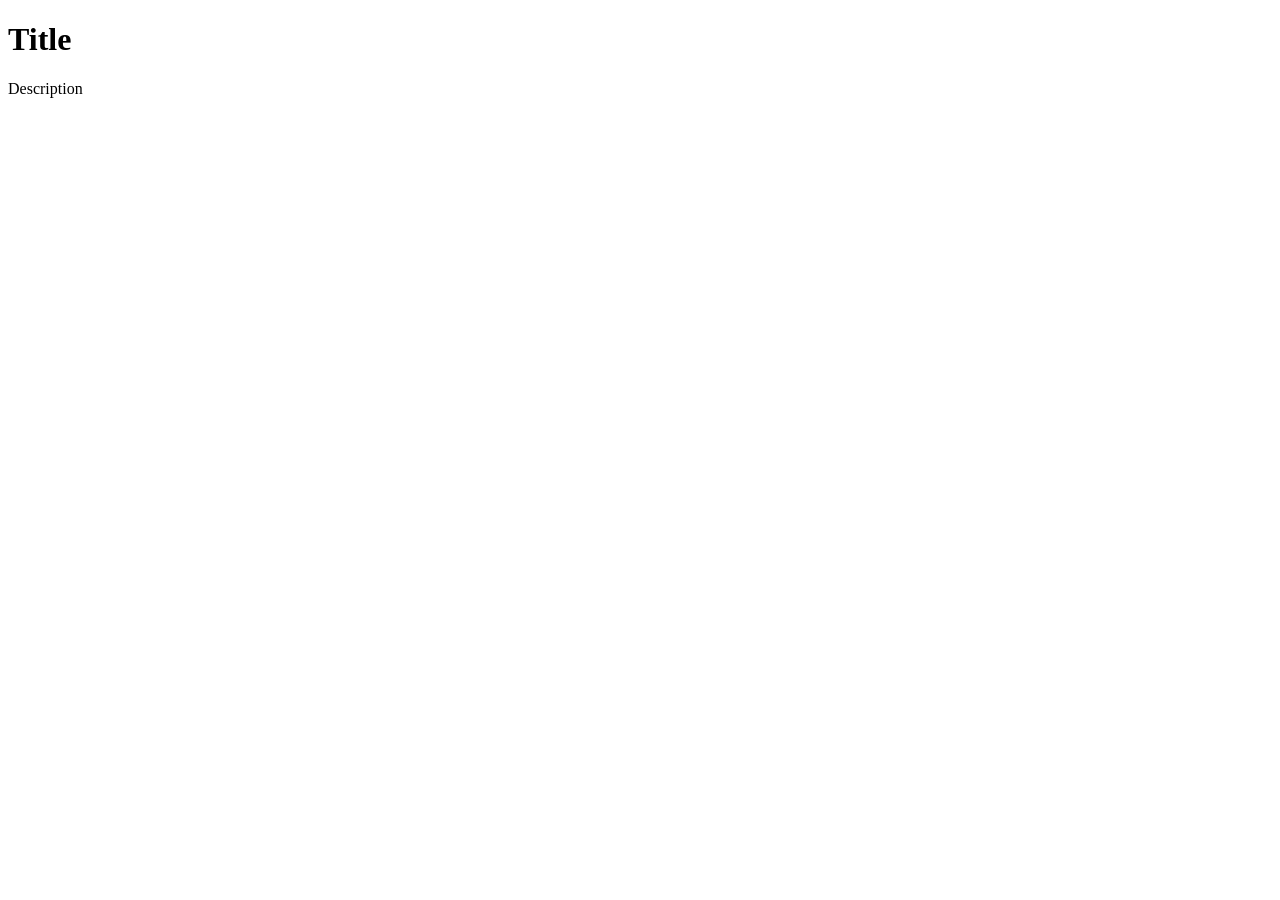
==== index.html @ d6299dc6 "Add files via upload" ====
<!DOCTYPE html>
<html lang="en">
<head>
    <meta charset="UTF-8">
    <meta name="viewport" content="width=device-width, initial-scale=1.0">
    <title>Lab 8</title>
    <link rel="stylesheet" href="css/styles.css">
</head>
<body>
    <div class="container">
        <h1>Title</h1>
        <p>Description</p>

        <!-- Chart on the left, details panel on the right -->
        <div class="layout">
            <div id="donor-chart"></div>

            <aside id="donor-details" hidden>
                <button type="button" id="close-details" aria-label="Close details">&times;</button>
                <div id="donor-details-content"></div>
            </aside>
        </div>
    </div>

    <script src="https://d3js.org/d3.v7.min.js"></script>
    <script src="js/script.js"></script>
</body>
</html>
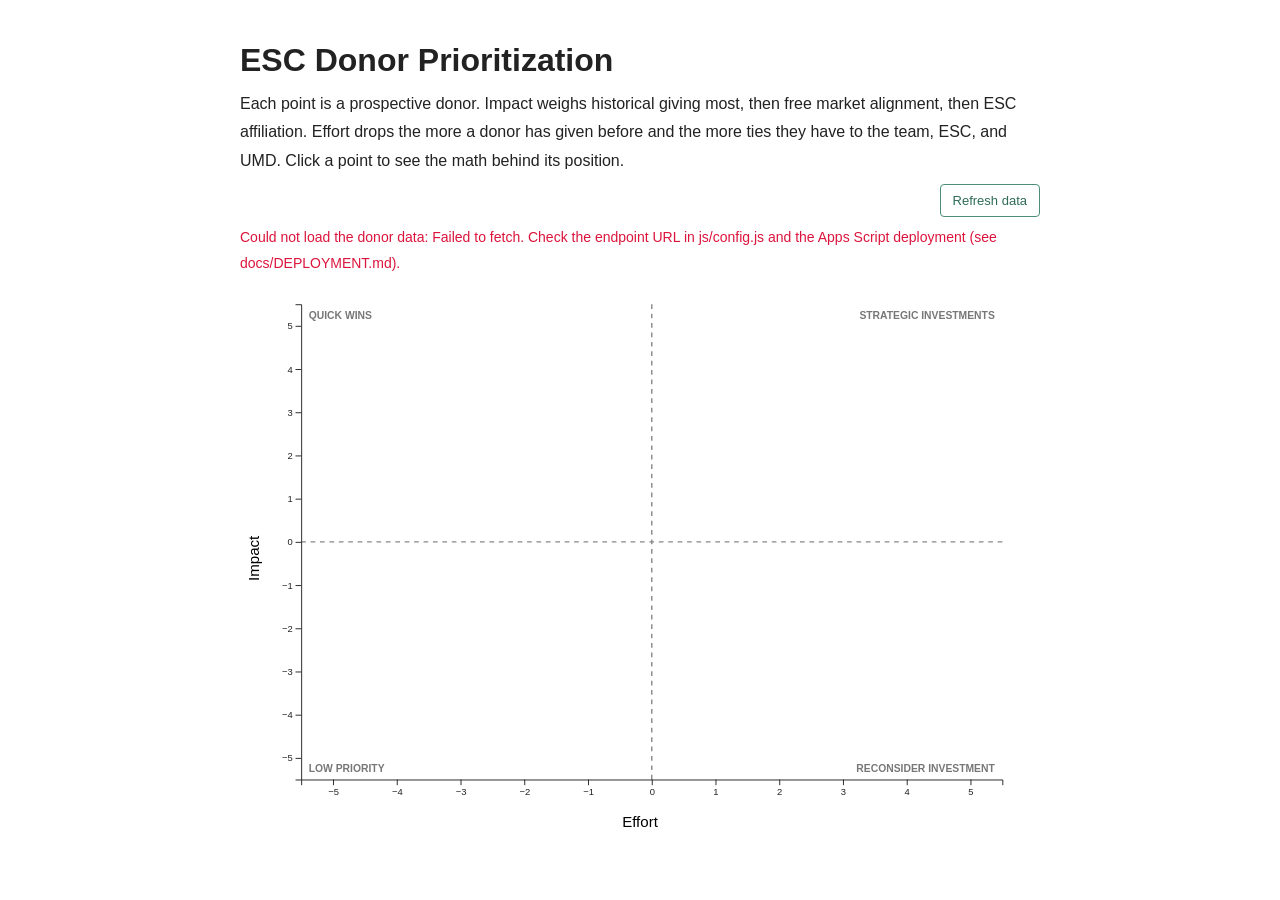
==== commit e9cc6b4a: "Load chart data live from Google Sheets via Apps Script endpoint" ====
--- a/index.html
+++ b/index.html
@@ -3,13 +3,21 @@
 <head>
     <meta charset="UTF-8">
     <meta name="viewport" content="width=device-width, initial-scale=1.0">
-    <title>Lab 8</title>
+    <title>ESC Donor Prioritization</title>
     <link rel="stylesheet" href="css/styles.css">
 </head>
 <body>
     <div class="container">
-        <h1>Title</h1>
-        <p>Description</p>
+        <h1>ESC Donor Prioritization</h1>
+        <p>Each point is a prospective donor. Impact weighs historical giving most, then free market alignment, then ESC affiliation. Effort drops the more a donor has given before and the more ties they have to the team, ESC, and UMD. Click a point to see the math behind its position.</p>
+
+        <!-- Where the data came from, plus a button to pull the latest from the spreadsheet -->
+        <div class="data-bar">
+            <span id="data-status">Loading donor data...</span>
+            <button type="button" id="refresh-data">Refresh data</button>
+        </div>
+        <p id="data-error" class="data-error" hidden></p>
+        <details id="data-warnings" hidden><summary></summary><ul></ul></details>
 
         <!-- Chart on the left, details panel on the right -->
         <div class="layout">
@@ -22,7 +30,8 @@
         </div>
     </div>
 
-    <script src="https://d3js.org/d3.v7.min.js"></script>
+    <script src="js/vendor/d3.v7.min.js"></script>
+    <script src="js/config.js"></script>
     <script src="js/script.js"></script>
 </body>
 </html>
--- a/css/styles.css
+++ b/css/styles.css
@@ -0,0 +1,194 @@
+/* Reset default styles */
+* {
+    font-family: Arial, sans-serif;
+    max-width: 800px;
+    margin: 0px auto;
+    line-height: 1.8;
+}
+
+body {
+    background: #fff;
+    color: #222;
+}
+
+/* Container styling for layout */
+.container {
+    max-width: 800px;
+    margin: 2rem auto;
+    font-family: Arial, sans-serif;
+}
+
+#vis svg {
+    margin: 2rem 0;
+    background: #fff;
+    border: 1px solid #ccc; /*otherwise you can't see this part*/
+}
+
+.x-axis path,
+.y-axis path,
+.x-axis line,
+.y-axis line {
+    stroke: #333;
+    shape-rendering: crispEdges;
+}
+
+.x-axis text,
+.y-axis text {
+    font-size: 12px;
+    font-family: Arial, sans-serif;
+}
+
+.axis-label {
+    font-size: 14px;
+    font-weight: bold;
+}
+
+#tooltip {
+    position: absolute; /* So we can move it with the cursor */
+    padding: 10px;
+    background: white;
+    border: 1px solid #ddd;
+    border-radius: 4px;
+    pointer-events: none; /* Prevent tooltip from interfering with mouse events */
+    font-size: 12px;
+}
+
+#controls {
+    margin-bottom: 1rem;
+}
+
+#controls select {
+    margin-right: 1rem;
+}
+
+#legend span {
+    margin-right: 12px;
+    font-size: 13px;
+}
+
+
+/* Chart on the left, details panel on the right */
+.layout {
+    display: flex;
+    gap: 1rem;
+    align-items: flex-start;
+}
+
+#donor-chart {
+    flex: 1 1 auto;
+    min-width: 0;
+}
+
+#donor-details {
+    flex: 0 0 300px;
+    position: relative;
+    padding: 0.75rem 1rem;
+    border: 1px solid #ccc;
+    border-radius: 6px;
+    font-size: 14px;
+}
+
+#donor-details[hidden] {
+    display: none;
+}
+
+#donor-details h2 {
+    font-size: 18px;
+    margin: 0 1.5rem 0.5rem 0;
+}
+
+#donor-details h3 {
+    font-size: 14px;
+    margin: 0.75rem 0 0.25rem;
+}
+
+#donor-details ul {
+    padding-left: 1.1rem;
+}
+
+#close-details {
+    position: absolute;
+    top: 4px;
+    right: 8px;
+    border: none;
+    background: none;
+    font-size: 20px;
+    cursor: pointer;
+}
+
+.breakdown {
+    width: 100%;
+    border-collapse: collapse;
+    font-size: 12px;
+    line-height: 1.4;
+}
+
+.breakdown th,
+.breakdown td {
+    padding: 2px 4px;
+    border-bottom: 1px solid #eee;
+    text-align: right;
+}
+
+.breakdown th:first-child,
+.breakdown td:first-child {
+    text-align: left;
+}
+
+.breakdown .total td {
+    font-weight: bold;
+    border-top: 1px solid #999;
+}
+
+#donor-details .note {
+    font-size: 12px;
+    color: #666;
+    line-height: 1.4;
+    margin: 0.25rem 0;
+}
+
+/* Data status bar above the chart */
+.data-bar {
+    display: flex;
+    justify-content: space-between;
+    align-items: center;
+    gap: 1rem;
+    font-size: 13px;
+    color: #555;
+    margin: 0.5rem 0;
+}
+
+.data-bar > span {
+    margin: 0;
+}
+
+#refresh-data {
+    margin: 0;
+    padding: 4px 12px;
+    font-size: 13px;
+    border: 1px solid #4B8F78;
+    border-radius: 4px;
+    background: #fff;
+    color: #2f6b57;
+    cursor: pointer;
+}
+
+#refresh-data:disabled {
+    opacity: 0.5;
+    cursor: wait;
+}
+
+.data-error {
+    color: crimson;
+    font-size: 14px;
+}
+
+#data-warnings {
+    font-size: 13px;
+    color: #8a5a00;
+    margin: 0 0 0.5rem 0;
+}
+
+#data-warnings summary {
+    cursor: pointer;
+}
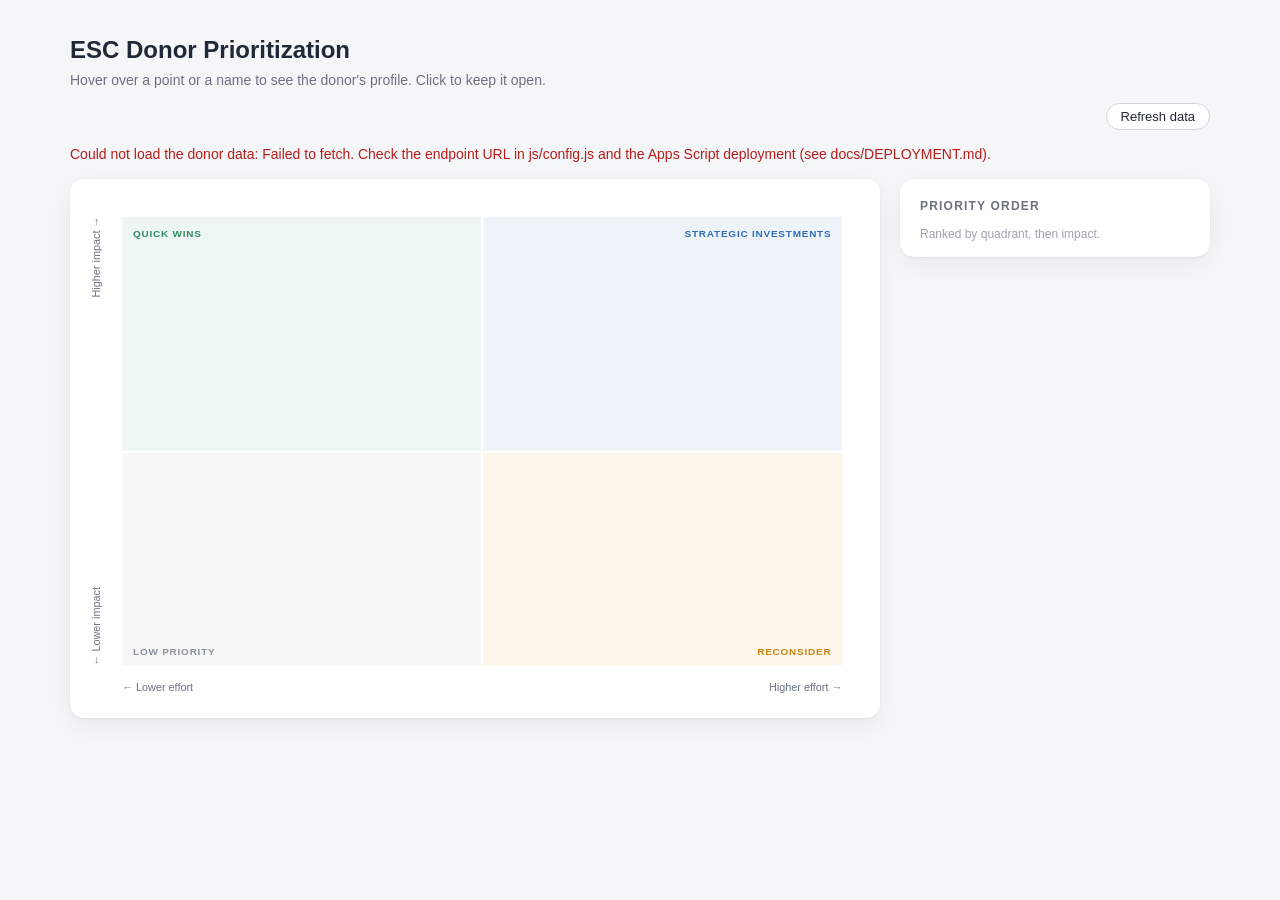
==== commit f1ff1a3e: "Redesign chart: color-coded quadrants, priority list, hover profile" ====
--- a/index.html
+++ b/index.html
@@ -7,9 +7,15 @@
     <link rel="stylesheet" href="css/styles.css">
 </head>
 <body>
-    <div class="container">
-        <h1>ESC Donor Prioritization</h1>
-        <p>Each point is a prospective donor. Impact weighs historical giving most, then free market alignment, then ESC affiliation. Effort drops the more a donor has given before and the more ties they have to the team, ESC, and UMD. Click a point to see the math behind its position.</p>
+    <div class="wrap">
+        <!-- Title on the left, quadrant counts on the right -->
+        <header class="page-head">
+            <div>
+                <h1>ESC Donor Prioritization</h1>
+                <p class="sub">Hover over a point or a name to see the donor's profile. Click to keep it open.</p>
+            </div>
+            <div id="quadrant-counts" class="counts"></div>
+        </header>
 
         <!-- Where the data came from, plus a button to pull the latest from the spreadsheet -->
         <div class="data-bar">
@@ -19,15 +25,20 @@
         <p id="data-error" class="data-error" hidden></p>
         <details id="data-warnings" hidden><summary></summary><ul></ul></details>
 
-        <!-- Chart on the left, details panel on the right -->
-        <div class="layout">
-            <div id="donor-chart"></div>
+        <!-- Chart card on the left, Priority Order card on the right -->
+        <main class="layout">
+            <section class="card chart-card">
+                <div id="donor-chart"></div>
+                <!-- Donor profile, shown beside a point on hover -->
+                <div id="donor-profile" class="profile" hidden></div>
+            </section>
 
-            <aside id="donor-details" hidden>
-                <button type="button" id="close-details" aria-label="Close details">&times;</button>
-                <div id="donor-details-content"></div>
+            <aside class="card priority-card">
+                <h3>Priority order</h3>
+                <ol id="priority-list"></ol>
+                <p class="note">Ranked by quadrant, then impact.</p>
             </aside>
-        </div>
+        </main>
     </div>
 
     <script src="js/vendor/d3.v7.min.js"></script>
--- a/css/styles.css
+++ b/css/styles.css
@@ -1,194 +1,349 @@
-/* Reset default styles */
+/* ---------- Base ---------- */
 * {
-    font-family: Arial, sans-serif;
-    max-width: 800px;
-    margin: 0px auto;
-    line-height: 1.8;
+    box-sizing: border-box;
 }
 
 body {
+    margin: 0;
+    background: #f4f6f8;
+    color: #1f2937;
+    font-family: -apple-system, "Segoe UI", Roboto, Helvetica, Arial, sans-serif;
+    line-height: 1.5;
+}
+
+.wrap {
+    max-width: 1220px;
+    margin: 0 auto;
+    padding: 32px 40px;
+}
+
+/* ---------- Header: title + quadrant count chips ---------- */
+.page-head {
+    display: flex;
+    justify-content: space-between;
+    align-items: flex-end;
+    gap: 16px;
+    flex-wrap: wrap;
+    margin-bottom: 12px;
+}
+
+.page-head h1 {
+    font-size: 24px;
+    margin: 0 0 2px;
+}
+
+.page-head .sub {
+    color: #6b7280;
+    margin: 0;
+    font-size: 14px;
+}
+
+.counts {
+    display: flex;
+    gap: 8px;
+    flex-wrap: wrap;
+}
+
+.chip {
+    display: flex;
+    align-items: center;
+    gap: 6px;
     background: #fff;
-    color: #222;
-}
-
-/* Container styling for layout */
-.container {
-    max-width: 800px;
-    margin: 2rem auto;
-    font-family: Arial, sans-serif;
-}
-
-#vis svg {
-    margin: 2rem 0;
+    border-radius: 999px;
+    padding: 6px 12px;
+    font-size: 13px;
+    box-shadow: 0 1px 2px rgba(0, 0, 0, 0.06);
+}
+
+.chip .dot {
+    width: 9px;
+    height: 9px;
+    border-radius: 50%;
+    background: var(--c);
+}
+
+/* ---------- Data status bar ---------- */
+.data-bar {
+    display: flex;
+    justify-content: space-between;
+    align-items: center;
+    gap: 16px;
+    font-size: 13px;
+    color: #6b7280;
+    margin: 8px 0;
+}
+
+#refresh-data {
+    padding: 5px 14px;
+    font-size: 13px;
+    border: 1px solid #d1d5db;
+    border-radius: 999px;
     background: #fff;
-    border: 1px solid #ccc; /*otherwise you can't see this part*/
-}
-
-.x-axis path,
-.y-axis path,
-.x-axis line,
-.y-axis line {
-    stroke: #333;
-    shape-rendering: crispEdges;
-}
-
-.x-axis text,
-.y-axis text {
+    color: #1f2937;
+    cursor: pointer;
+    white-space: nowrap;
+}
+
+#refresh-data:hover {
+    border-color: #9ca3af;
+}
+
+#refresh-data:disabled {
+    opacity: 0.5;
+    cursor: wait;
+}
+
+.data-error {
+    color: #b91c1c;
+    font-size: 14px;
+}
+
+#data-warnings {
+    font-size: 13px;
+    color: #8a5a00;
+    margin: 0 0 8px;
+}
+
+#data-warnings summary {
+    cursor: pointer;
+}
+
+/* ---------- Layout: chart card + priority card ---------- */
+.layout {
+    display: flex;
+    gap: 20px;
+    align-items: flex-start;
+}
+
+.card {
+    background: #fff;
+    border-radius: 14px;
+    box-shadow: 0 1px 3px rgba(0, 0, 0, 0.06), 0 8px 24px rgba(0, 0, 0, 0.05);
+}
+
+.chart-card {
+    position: relative; /* the profile card is positioned inside it */
+    flex: 1;
+    min-width: 0;
+    padding: 16px;
+}
+
+#donor-chart svg {
+    width: 100%;
+    height: auto;
+    display: block;
+}
+
+.donor {
+    stroke: #fff;
+    stroke-width: 2;
+    cursor: pointer;
+}
+
+.donor.active {
+    stroke: #111827;
+    stroke-width: 3;
+}
+
+/* ---------- Priority Order list ---------- */
+.priority-card {
+    flex: 0 0 310px;
+    padding: 18px 14px 14px;
+}
+
+.priority-card h3 {
+    margin: 0 6px 8px;
     font-size: 12px;
-    font-family: Arial, sans-serif;
-}
-
-.axis-label {
+    letter-spacing: 0.1em;
+    text-transform: uppercase;
+    color: #6b7280;
+}
+
+#priority-list {
+    list-style: none;
+    margin: 0;
+    padding: 0;
+}
+
+#priority-list li {
+    display: flex;
+    align-items: center;
+    gap: 10px;
+    padding: 8px 6px;
+    border-radius: 8px;
+    cursor: pointer;
+}
+
+#priority-list li:hover,
+#priority-list li:focus,
+#priority-list li.active {
+    background: #f1f5f9;
+    outline: none;
+}
+
+#priority-list .rank {
+    width: 18px;
+    text-align: right;
+    color: #9ca3af;
+    font-size: 13px;
+}
+
+#priority-list .dot {
+    width: 10px;
+    height: 10px;
+    border-radius: 50%;
+    flex: none;
+}
+
+#priority-list .who {
+    display: flex;
+    flex-direction: column;
     font-size: 14px;
-    font-weight: bold;
-}
-
-#tooltip {
-    position: absolute; /* So we can move it with the cursor */
-    padding: 10px;
-    background: white;
-    border: 1px solid #ddd;
-    border-radius: 4px;
-    pointer-events: none; /* Prevent tooltip from interfering with mouse events */
+    line-height: 1.3;
+}
+
+#priority-list .who small {
+    color: #6b7280;
     font-size: 12px;
 }
 
-#controls {
-    margin-bottom: 1rem;
-}
-
-#controls select {
-    margin-right: 1rem;
-}
-
-#legend span {
-    margin-right: 12px;
-    font-size: 13px;
-}
-
-
-/* Chart on the left, details panel on the right */
-.layout {
-    display: flex;
-    gap: 1rem;
-    align-items: flex-start;
-}
-
-#donor-chart {
-    flex: 1 1 auto;
-    min-width: 0;
-}
-
-#donor-details {
-    flex: 0 0 300px;
-    position: relative;
-    padding: 0.75rem 1rem;
-    border: 1px solid #ccc;
-    border-radius: 6px;
-    font-size: 14px;
-}
-
-#donor-details[hidden] {
+.priority-card .note {
+    margin: 10px 6px 0;
+    font-size: 12px;
+    color: #9ca3af;
+}
+
+/* ---------- Donor profile card ---------- */
+.profile {
+    position: absolute;
+    width: 280px;
+    padding: 18px 20px 14px;
+    background: #fff;
+    border-radius: 14px;
+    border-top: 5px solid var(--c);
+    box-shadow: 0 4px 12px rgba(0, 0, 0, 0.08), 0 16px 40px rgba(0, 0, 0, 0.12);
+    pointer-events: none; /* the card never blocks the points underneath it */
+    z-index: 10;
+}
+
+
+.profile[hidden] {
     display: none;
 }
 
-#donor-details h2 {
-    font-size: 18px;
-    margin: 0 1.5rem 0.5rem 0;
-}
-
-#donor-details h3 {
-    font-size: 14px;
-    margin: 0.75rem 0 0.25rem;
-}
-
-#donor-details ul {
-    padding-left: 1.1rem;
-}
-
-#close-details {
+.profile-close {
     position: absolute;
-    top: 4px;
-    right: 8px;
+    top: 8px;
+    right: 10px;
     border: none;
     background: none;
     font-size: 20px;
-    cursor: pointer;
-}
-
-.breakdown {
-    width: 100%;
-    border-collapse: collapse;
+    color: #9ca3af;
+    cursor: pointer;
+    display: none;
+}
+
+.profile.pinned .profile-close {
+    display: block;
+    pointer-events: auto; /* the only clickable part, so points under the card stay hoverable */
+}
+
+.profile h2 {
+    margin: 0 20px 8px 0;
+    font-size: 18px;
+    line-height: 1.3;
+}
+
+.profile .tags {
+    display: flex;
+    gap: 8px;
+    align-items: center;
+    flex-wrap: wrap;
+    margin-bottom: 10px;
+}
+
+.profile .pill {
+    background: var(--c);
+    color: #fff;
     font-size: 12px;
-    line-height: 1.4;
-}
-
-.breakdown th,
-.breakdown td {
-    padding: 2px 4px;
-    border-bottom: 1px solid #eee;
-    text-align: right;
-}
-
-.breakdown th:first-child,
-.breakdown td:first-child {
-    text-align: left;
-}
-
-.breakdown .total td {
-    font-weight: bold;
-    border-top: 1px solid #999;
-}
-
-#donor-details .note {
-    font-size: 12px;
-    color: #666;
-    line-height: 1.4;
-    margin: 0.25rem 0;
-}
-
-/* Data status bar above the chart */
-.data-bar {
+    font-weight: 600;
+    padding: 2px 10px;
+    border-radius: 999px;
+}
+
+.profile .persona {
+    font-size: 13px;
+    color: #4b5563;
+}
+
+.profile .scores {
+    list-style: none;
+    margin: 0;
+    padding: 0;
+    font-size: 13px;
+}
+
+.profile .scores li {
     display: flex;
     justify-content: space-between;
     align-items: center;
-    gap: 1rem;
-    font-size: 13px;
-    color: #555;
-    margin: 0.5rem 0;
-}
-
-.data-bar > span {
-    margin: 0;
-}
-
-#refresh-data {
-    margin: 0;
-    padding: 4px 12px;
-    font-size: 13px;
-    border: 1px solid #4B8F78;
-    border-radius: 4px;
-    background: #fff;
-    color: #2f6b57;
-    cursor: pointer;
-}
-
-#refresh-data:disabled {
-    opacity: 0.5;
-    cursor: wait;
-}
-
-.data-error {
-    color: crimson;
-    font-size: 14px;
-}
-
-#data-warnings {
-    font-size: 13px;
-    color: #8a5a00;
-    margin: 0 0 0.5rem 0;
-}
-
-#data-warnings summary {
-    cursor: pointer;
-}
+    padding: 6px 0;
+    border-top: 1px solid #f0f1f3;
+}
+
+/* Three squares per criterion: negative, neutral, positive. The donor's score is lit. */
+.meter {
+    display: flex;
+    gap: 4px;
+}
+
+.meter i {
+    width: 12px;
+    height: 12px;
+    border-radius: 3px;
+    background: #e5e7eb;
+}
+
+.meter i.neg.on { background: #d9534f; }
+.meter i.neu.on { background: #9ca3af; }
+.meter i.pos.on { background: #2e8b62; }
+
+.profile .legend {
+    display: flex;
+    gap: 12px;
+    margin-top: 8px;
+    font-size: 11px;
+    color: #9ca3af;
+}
+
+.profile .legend span {
+    display: flex;
+    align-items: center;
+    gap: 4px;
+}
+
+.profile .legend i {
+    width: 9px;
+    height: 9px;
+    border-radius: 2px;
+}
+
+.profile .legend .neg { background: #d9534f; }
+.profile .legend .neu { background: #9ca3af; }
+.profile .legend .pos { background: #2e8b62; }
+
+/* ---------- Narrow screens: stack the priority list under the chart ---------- */
+@media (max-width: 900px) {
+    .wrap {
+        padding: 20px 16px;
+    }
+
+    .layout {
+        flex-direction: column;
+        align-items: stretch;
+    }
+
+    .priority-card {
+        flex: none;
+    }
+}
